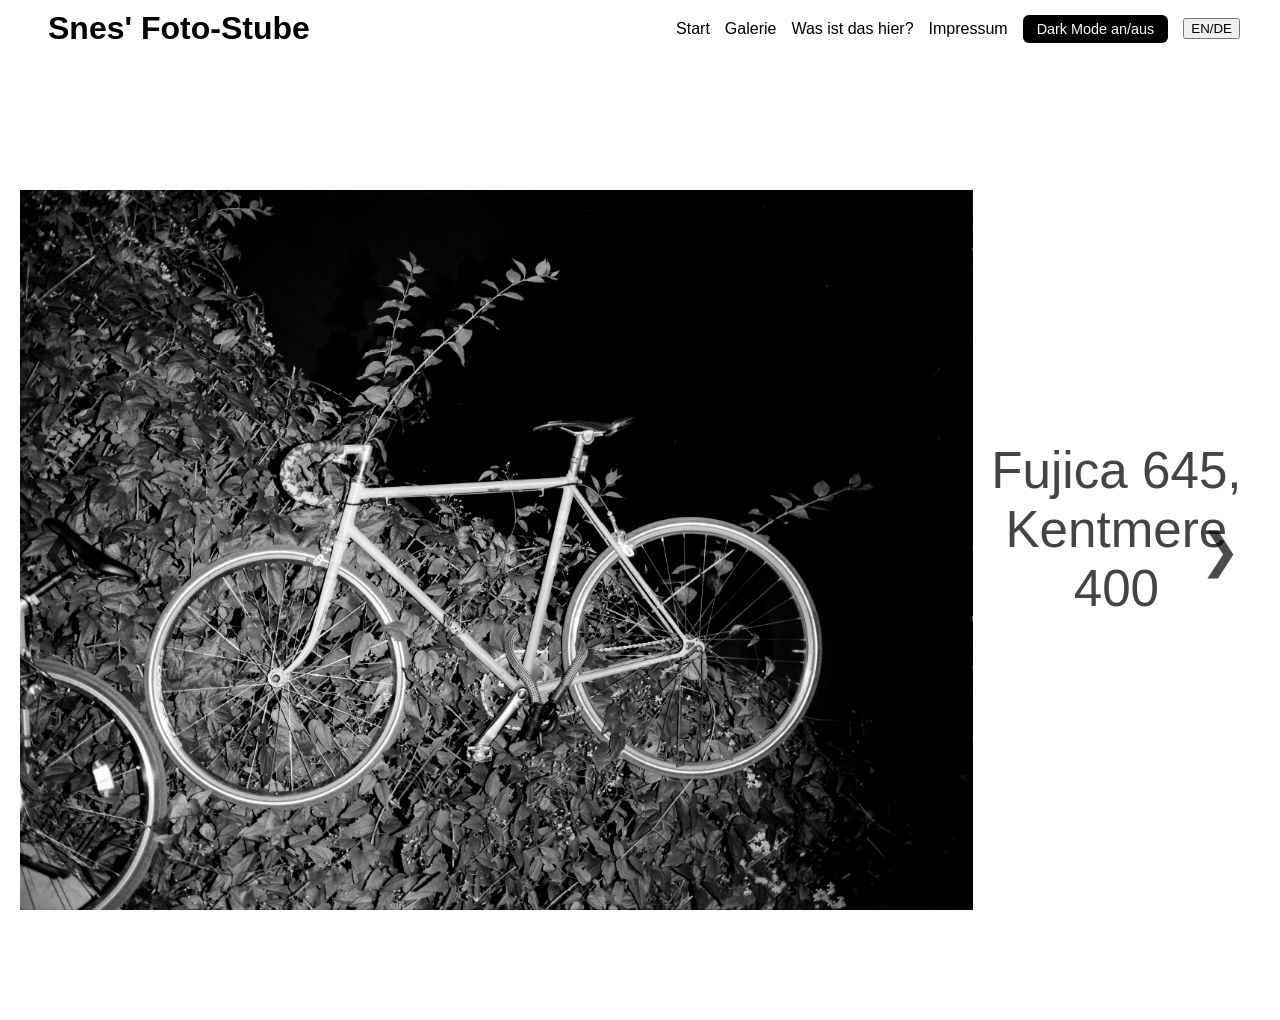
==== index.html @ 42d54474 "ergänzend" ====
<!DOCTYPE html>
<html lang="de">
<head>
  <meta charset="UTF-8">
  <meta name="viewport" content="width=device-width, initial-scale=1.0">
  <title>Snes' Foto-Stube</title>
  <link rel="stylesheet" href="styles.css">
</head>
<body>
  <header>
    <h1><a href="index.html">Snes' Foto-Stube</a></h1>
    <nav id="main-nav">
      <a href="index.html">Start</a>
      <a href="galerie.html">Galerie</a>
      <a href="about.html">Was ist das hier?</a>
      <a href="impressum.html">Impressum</a>
      <button id="toggle-darkmode">Dark Mode an/aus</button>
      <button id="toggle-lang">EN/DE</button>
    </nav>
  </header>

  <main>
    <section class="slideshow">
      <div class="slide active">
        <img src="IMG_20250914_0009.jpg" alt="Bild 5">
        <p class="slide-caption">Fujica 645, Kentmere 400</p>
      </div>
      <div class="slide">
        <img src="bilder/IMG_20250928_0014.jpg" alt="Bild 4">
        <p class="slide-caption">Bessa R2, ProImage 100</p>
      </div>
      <div class="slide">
        <img src="bilder/IMG_20250928_0020.jpg" alt="Bild 3">
        <p class="slide-caption">Bessa R2, ProImage 100</p>
      </div>
      <div class="slide">
        <img src="bilder/5.jpg" alt="Bild 5">
        <p class="slide-caption">Pentacon Six, Fuji Pro 400</p>
      </div>
      <div class="slide">
        <img src="bilder/12.jpg" alt="Bild 12">
        <p class="slide-caption">Fujica 645, ORWO NP20</p>
      </div>
      <div class="slide">
        <img src="bilder/9.jpg" alt="Bild 9">
        <p class="slide-caption">Leica ii, Fuji 400</p>
      </div>
      <div class="slide">
        <img src="bilder/13.jpg" alt="Bild 13">
        <p class="slide-caption">Leica M5, Ultramax 400</p>
      </div>
      <div class="slide">
        <img src="bilder/14.jpg" alt="Bild 14">
        <p class="slide-caption">Mamiya 645, HP5+</p>
      </div>
      <div class="slide">
        <img src="bilder/23.jpg" alt="Bild 23">
        <p class="slide-caption">Leica M5, Kentmere 100</p>
      </div>
      <div class="slide">
        <img src="bilder/24.jpg" alt="Bild 24">
        <p class="slide-caption">Leica M5, Kentmere 100</p>
      </div>

      <!-- Navigation -->
      <span class="prev">&#10094;</span>
      <span class="next">&#10095;</span>
    </section>
  </main>

  <script src="script.js"></script>
</body>
</html>
---- styles.css ----
/* ==============================
   Global
============================== */
body {
  margin: 0;
  font-family: Arial, sans-serif;
  background-color: white;
  color: black;
  transition: background-color 0.3s, color 0.3s;
}

body.dark-mode {
  background-color: #000; /* tiefschwarz */
  color: #f0f0f0;
}

a {
  color: inherit;
  text-decoration: none;
}

/* ==============================
   Header / Navigation
============================== */
header {
  position: fixed;
  top: 0;
  left: 0;
  width: 100%;
  display: flex;
  justify-content: space-between;
  align-items: center;
  padding: 10px 40px;
  background-color: var(--bg-color, transparent);
  z-index: 50;
  transition: background-color 0.3s;
  box-sizing: border-box;
}

header h1 {
  margin: 0;
}

header h1 a {
  color: inherit;
  text-decoration: none;
  font-size: 1em;
  padding: 3px 8px;
  border-radius: 5px;
  transition: background-color 0.3s, color 0.3s;
}

header h1 a:hover {
  background-color: #ddd;
}

body.dark-mode header h1 a:hover {
  background-color: #111;
}

/* Navigation rechts */
#main-nav {
  display: flex;
  align-items: center;
  gap: 15px;
  transition: transform 0.3s, opacity 0.3s;
}

#main-nav.hidden {
  transform: translateY(-100%);
  opacity: 0;
}

/* Dark Mode Button */
button#toggle-darkmode {
  padding: 6px 14px;
  cursor: pointer;
  border-radius: 6px;
  border: none;
  font-size: 0.9em;
  background-color: #000;
  color: #fff;
  transition: background-color 0.3s, color 0.3s, transform 0.2s ease;
}

button#toggle-darkmode:hover {
  background-color: #333;
  transform: scale(1.05);
}

body.dark-mode button#toggle-darkmode {
  background-color: #ddd;
  color: #000;
}

body.dark-mode button#toggle-darkmode:hover {
  background-color: #bbb;
}

/* Header Dark Mode Fix */
body.dark-mode header {
  background-color: #000;
  box-shadow: 0 2px 6px rgba(255, 255, 255, 0.1);
}

body.dark-mode header h1 a,
body.dark-mode nav a {
  color: #f0f0f0;
}

body.dark-mode nav a:hover {
  color: #fff;
}

/* ==============================
   Slideshow
============================== */
.slideshow {
  position: relative;
  display: flex;
  justify-content: center;
  align-items: center;
  width: 100%;
  height: 100vh;
  overflow: hidden;
  background-color: white;
  transition: background-color 0.3s;
}

body.dark-mode .slideshow {
  background-color: #000;
}

.slide {
  display: none;
  width: 100%;
  height: 100%;
  justify-content: center;
  align-items: center;
  position: relative;
}

.slide.active {
  display: flex;
}

.slide img {
  max-width: 100%;
  max-height: 80vh;
  object-fit: contain;
  margin: auto;
  transition: transform 0.5s ease;
}

/* Slideshow-Pfeile */
.prev, .next {
  position: absolute;
  top: 50%;
  transform: translateY(-50%);
  font-size: 3em;
  cursor: pointer;
  padding: 0 10px;
  z-index: 10;
  transition: color 0.3s, opacity 0.3s;
  opacity: 0.7;
}

.prev:hover, .next:hover { opacity: 1; }

.prev { left: 10px; }
.next { right: 10px; }

body.dark-mode .prev,
body.dark-mode .next { color: white; }
body:not(.dark-mode) .prev,
body:not(.dark-mode) .next { color: black; }

/* ==============================
   Galerie
============================== */
.gallery-grid {
  display: grid;
  grid-template-columns: repeat(auto-fill, minmax(200px, 1fr));
  gap: 15px;
  padding: 20px;
  margin-top: 100px;
}

.thumbnail {
  width: 100%;
  height: 200px;
  object-fit: cover;
  border-radius: 8px;
  cursor: pointer;
  transition: transform 0.2s ease, border 0.3s;
}

.thumbnail:hover { transform: scale(1.05); }
body.dark-mode .thumbnail { border: 2px solid #222; }

/* ==============================
   Lightbox
============================== */
#lightbox {
  position: fixed;
  top: 0;
  left: 0;
  width: 100%;
  height: 100%;
  display: flex;
  justify-content: center;
  align-items: center;
  background-color: rgba(0,0,0,0.9);
  z-index: 100;
  cursor: pointer;
  transition: background-color 0.3s;
}

#lightbox.hidden { display: none; }

#lightbox-img {
  max-width: 90%;
  max-height: 90%;
  display: block;
  margin: auto;
}

#close {
  position: absolute;
  top: 20px;
  right: 30px;
  font-size: 2em;
  color: white;
  cursor: pointer;
}

/* ==============================
   About / Impressum Bild
============================== */
.about-image {
  float: right;
  margin-left: 20px;
  max-width: 40%;
  max-height: 80vh;
}

.about-image img {
  width: 100%;
  height: auto;
  object-fit: contain;
  border-radius: 10px;
  transition: transform 0.3s ease, box-shadow 0.3s ease;
}

.about-image img:hover {
  transform: scale(1.03);
  box-shadow: 0 4px 12px rgba(0,0,0,0.3);
}

body.dark-mode .about-image img {
  box-shadow: 0 4px 12px rgba(255,255,255,0.2);
}

/* ==============================
   Sections
============================== */
main { padding: 20px; margin-top: 80px; }
section h2 { margin-top: 0; }

/* ==============================
   Responsive
============================== */
@media (max-width:700px){
  header { flex-direction: column; align-items: flex-start; padding:10px 20px; }
  #main-nav { flex-wrap: wrap; gap: 10px; margin-top: 5px; }
  button#toggle-darkmode { padding: 5px 10px; font-size:0.85em; }

  .slideshow { height:auto; padding:60px 10px; }
  .slide img { max-width:100%; max-height:60vh; }

  .about-image { float:none; display:block; margin:20px auto; max-width:80%; max-height:50vh; }
  .about-image img { width:100%; height:auto; }

  main { padding:15px; margin-top:80px; }
}

/* Slideshow Captions dynamische Größe */
.slide-caption {
  font-size: clamp(1.5em, 4vw, 4em); /* Minimum 1.5em, Maximum 4em, dynamisch je nach Bildschirmbreite */
  color: #444;
  text-align: center;
  margin-top: 10px;
}

body.dark-mode .slide-caption {
  color: #ccc;
}

/* Mobile Slideshow: Bild oben, Text darunter */
@media (max-width: 700px) {
  .slide {
    flex-direction: column !important; /* Bild oben, Caption darunter */
    justify-content: center;
    align-items: center;
  }

  .slide-caption {
    margin-top: 10px;
    text-align: center;
    font-size: 1.2em; /* kleiner, passt auf Handy */
  }

  .slide img {
    max-width: 90%;   /* passt in den Bildschirm */
    max-height: auto;
    height: auto;
    margin: 0 auto;
  }

  /* Navigation-Pfeile anpassen */
  .prev, .next {
    font-size: 2em;
    padding: 0 5px;
  }
}
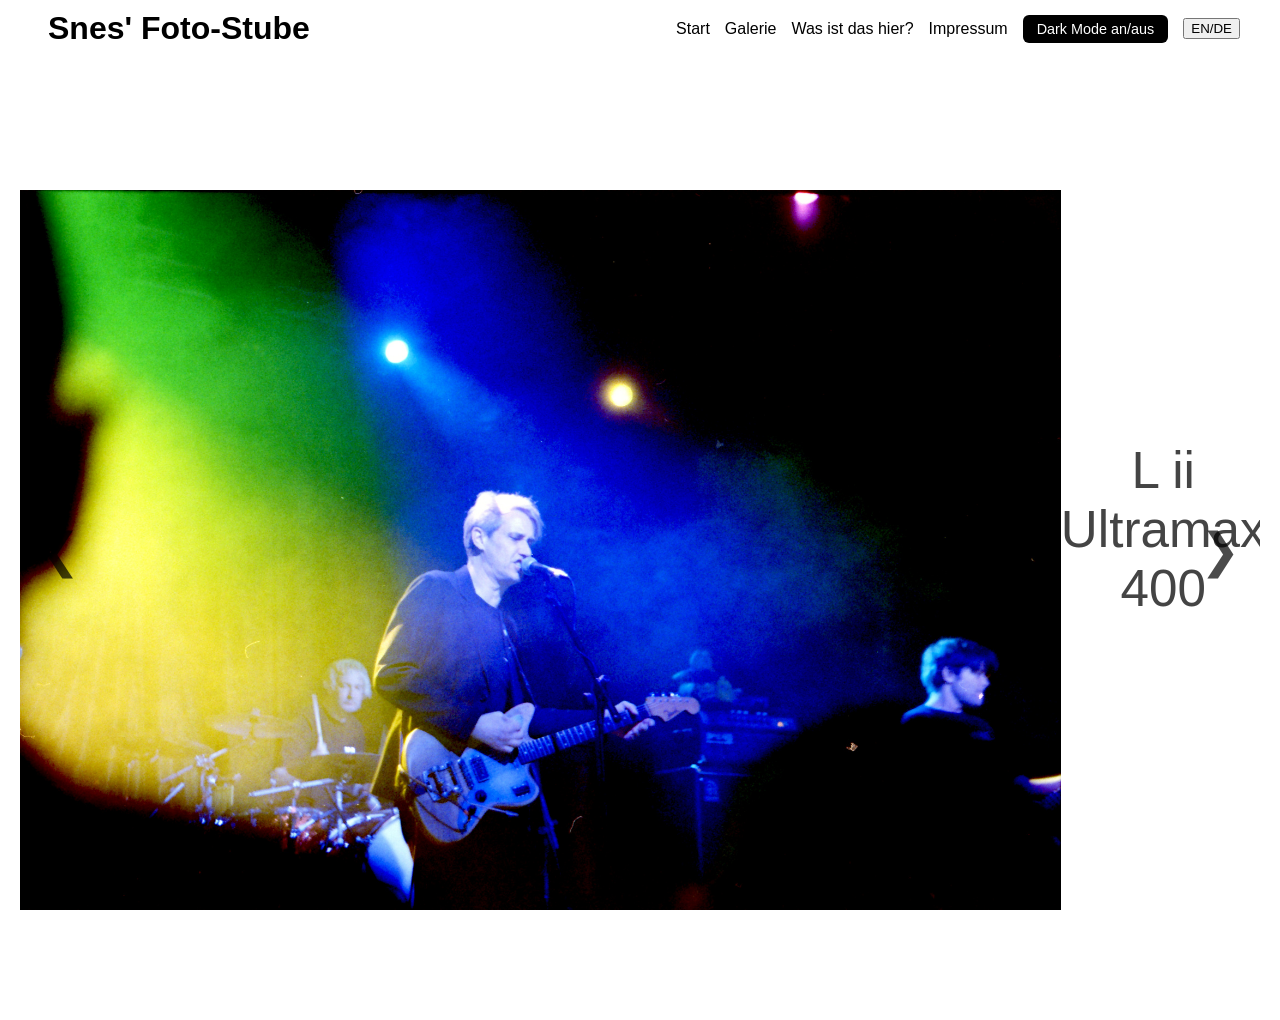
==== commit 91d28da9: "b" ====
--- a/index.html
+++ b/index.html
@@ -22,6 +22,22 @@
   <main>
     <section class="slideshow">
       <div class="slide active">
+        <img src="bilder/26.jpg" alt="Bild 26">
+        <p class="slide-caption">L ii Ultramax 400</p>
+      </div>
+      <div class="slide">
+        <img src="bilder/28.jpg" alt="Bild 28">
+        <p class="slide-caption">Bessa R2, Kentmere 100</p>
+      </div>
+      <div class="slide">
+        <img src="bilder/27.jpg" alt="Bild 27">
+        <p class="slide-caption">Bessa R2, Kentmere 100</p>
+      </div>
+      <div class="slide">
+        <img src="bilder/29.jpg" alt="Bild 29">
+        <p class="slide-caption">L ii, Ilford Delta 3200</p>
+      </div>
+      <div class="slide">
         <img src="IMG_20250914_0009.jpg" alt="Bild 5">
         <p class="slide-caption">Fujica 645, Kentmere 400</p>
       </div>
@@ -43,11 +59,11 @@
       </div>
       <div class="slide">
         <img src="bilder/9.jpg" alt="Bild 9">
-        <p class="slide-caption">Leica ii, Fuji 400</p>
+        <p class="slide-caption">L ii, Fuji 400</p>
       </div>
       <div class="slide">
         <img src="bilder/13.jpg" alt="Bild 13">
-        <p class="slide-caption">Leica M5, Ultramax 400</p>
+        <p class="slide-caption">M5, Ultramax 400</p>
       </div>
       <div class="slide">
         <img src="bilder/14.jpg" alt="Bild 14">
@@ -55,11 +71,11 @@
       </div>
       <div class="slide">
         <img src="bilder/23.jpg" alt="Bild 23">
-        <p class="slide-caption">Leica M5, Kentmere 100</p>
+        <p class="slide-caption">M5, Kentmere 100</p>
       </div>
       <div class="slide">
         <img src="bilder/24.jpg" alt="Bild 24">
-        <p class="slide-caption">Leica M5, Kentmere 100</p>
+        <p class="slide-caption">M5, Kentmere 100</p>
       </div>
 
       <!-- Navigation -->
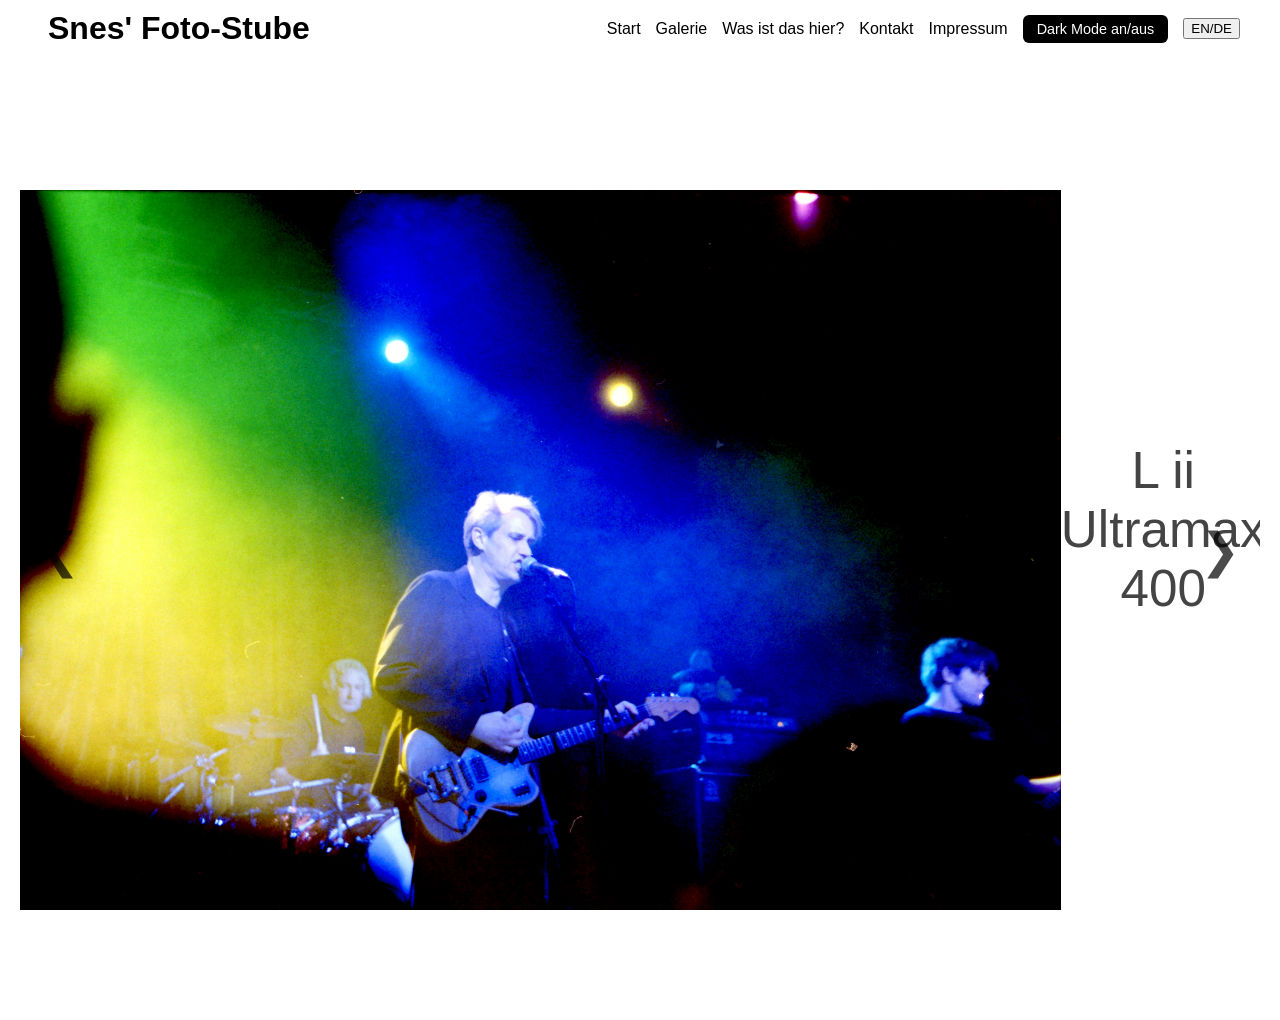
==== commit 1f62d582: "kontakttest" ====
--- a/index.html
+++ b/index.html
@@ -9,14 +9,15 @@
 <body>
   <header>
     <h1><a href="index.html">Snes' Foto-Stube</a></h1>
-    <nav id="main-nav">
-      <a href="index.html">Start</a>
-      <a href="galerie.html">Galerie</a>
-      <a href="about.html">Was ist das hier?</a>
-      <a href="impressum.html">Impressum</a>
-      <button id="toggle-darkmode">Dark Mode an/aus</button>
-      <button id="toggle-lang">EN/DE</button>
-    </nav>
+   <nav id="main-nav">
+  <a href="index.html">Start</a>
+  <a href="galerie.html">Galerie</a>
+  <a href="about.html">Was ist das hier?</a>
+  <a href="kontakt.html">Kontakt</a> <!-- Neuer Reiter -->
+  <a href="impressum.html">Impressum</a>
+  <button id="toggle-darkmode">Dark Mode an/aus</button>
+  <button id="toggle-lang">EN/DE</button>
+</nav>
   </header>
 
   <main>
@@ -31,7 +32,7 @@
       </div>
       <div class="slide">
         <img src="bilder/27.jpg" alt="Bild 27">
-        <p class="slide-caption">Bessa R2, Kentmere 100</p>
+        <p class="slide-caption">Bessa R2, Kodak Gold</p>
       </div>
       <div class="slide">
         <img src="bilder/29.jpg" alt="Bild 29">
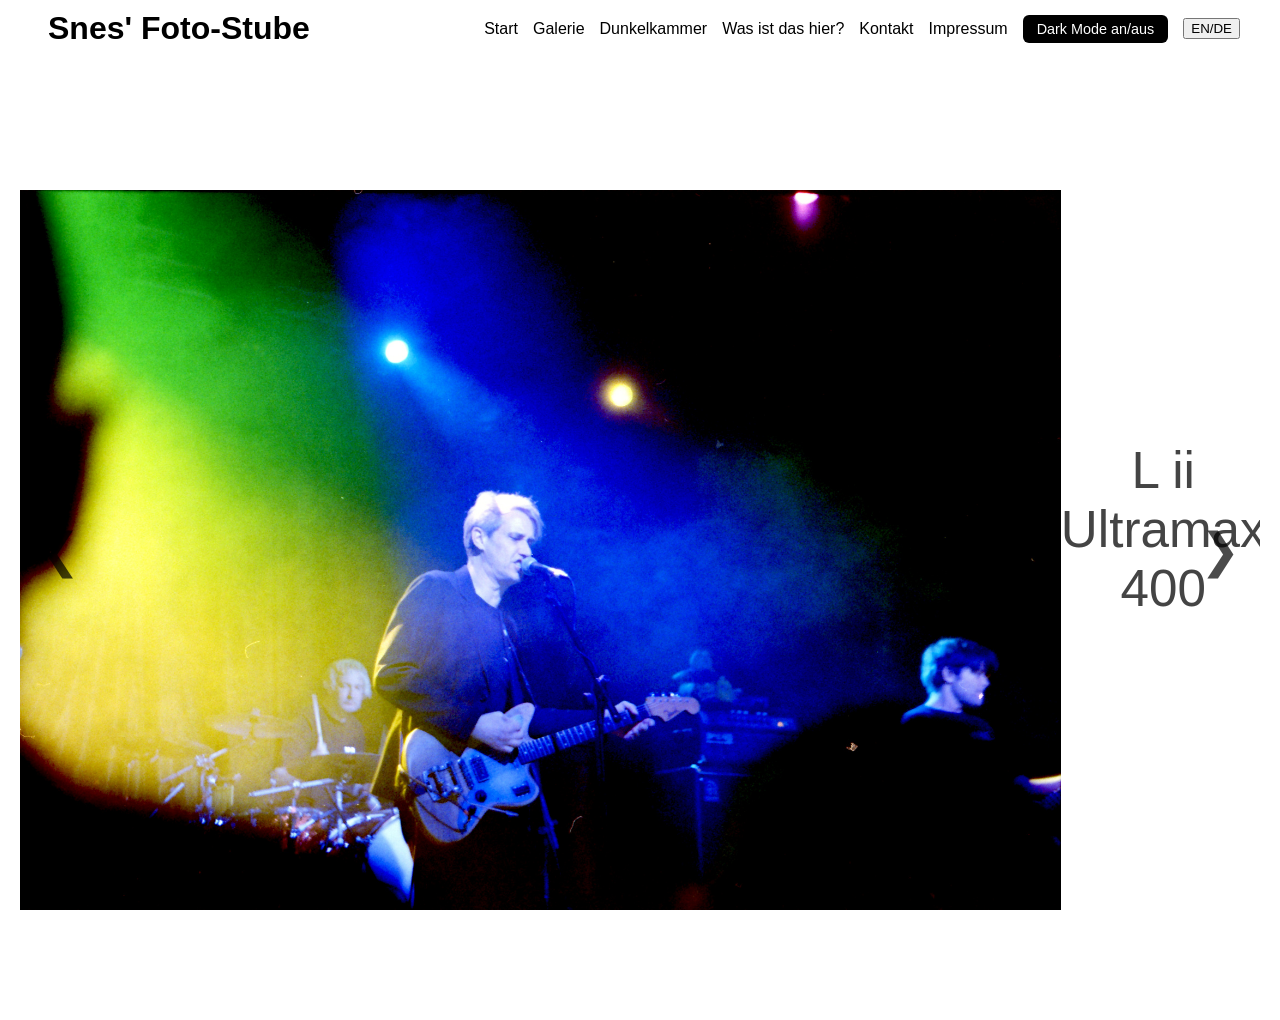
==== commit b3b538f9: "kontakt5_dunkel1" ====
--- a/index.html
+++ b/index.html
@@ -9,11 +9,12 @@
 <body>
   <header>
     <h1><a href="index.html">Snes' Foto-Stube</a></h1>
-   <nav id="main-nav">
+     <nav id="main-nav">
   <a href="index.html">Start</a>
   <a href="galerie.html">Galerie</a>
+  <a href="dunkelkammer.html">Dunkelkammer</a> 
   <a href="about.html">Was ist das hier?</a>
-  <a href="kontakt.html">Kontakt</a> <!-- Neuer Reiter -->
+  <a href="kontakt.html">Kontakt</a>
   <a href="impressum.html">Impressum</a>
   <button id="toggle-darkmode">Dark Mode an/aus</button>
   <button id="toggle-lang">EN/DE</button>
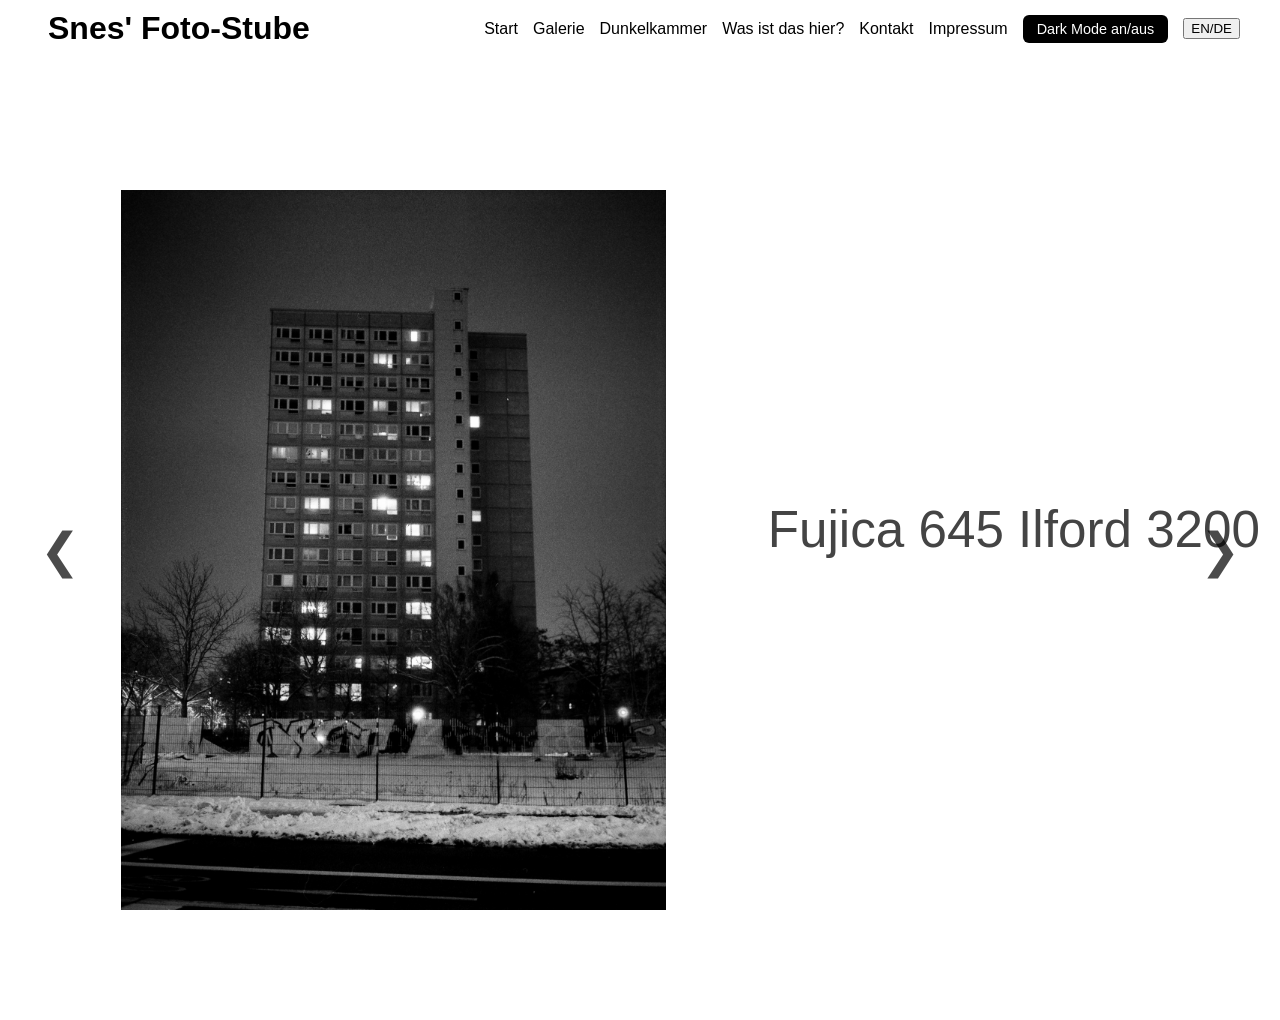
==== commit 528033c9: "neue bilder" ====
--- a/index.html
+++ b/index.html
@@ -24,6 +24,18 @@
   <main>
     <section class="slideshow">
       <div class="slide active">
+        <img src="bilder/32.jpg" alt="Bild 32">
+        <p class="slide-caption">Fujica 645 Ilford 3200</p>
+      </div>
+      <div class="slide">
+        <img src="bilder/30.jpg" alt="Bild 30">
+        <p class="slide-caption">M5 HP5+</p>
+      </div>
+      <div class="slide">
+        <img src="bilder/33.jpg" alt="Bild 33">
+        <p class="slide-caption">Fujica 645 Ilford 3200</p>
+      </div>
+      <div class="slide">
         <img src="bilder/26.jpg" alt="Bild 26">
         <p class="slide-caption">L ii Ultramax 400</p>
       </div>
@@ -60,10 +72,6 @@
         <p class="slide-caption">Fujica 645, ORWO NP20</p>
       </div>
       <div class="slide">
-        <img src="bilder/9.jpg" alt="Bild 9">
-        <p class="slide-caption">L ii, Fuji 400</p>
-      </div>
-      <div class="slide">
         <img src="bilder/13.jpg" alt="Bild 13">
         <p class="slide-caption">M5, Ultramax 400</p>
       </div>
@@ -73,10 +81,6 @@
       </div>
       <div class="slide">
         <img src="bilder/23.jpg" alt="Bild 23">
-        <p class="slide-caption">M5, Kentmere 100</p>
-      </div>
-      <div class="slide">
-        <img src="bilder/24.jpg" alt="Bild 24">
         <p class="slide-caption">M5, Kentmere 100</p>
       </div>
 
--- a/styles.css
+++ b/styles.css
@@ -324,3 +324,84 @@
   }
 }
 
+/* Blog post container - minimal styling that won't conflict */
+.blog-post {
+  margin-bottom: 2rem;
+  padding: 1rem;
+  border-radius: 4px;
+}
+
+/* Expandable content */
+.blog-post-content {
+  max-height: 0;
+  overflow: hidden;
+  transition: max-height 0.3s ease-out;
+}
+
+.blog-post.expanded .blog-post-content {
+  max-height: 1000px;
+}
+
+/* Header styling */
+.blog-post-header {
+  cursor: pointer;
+  display: flex;
+  justify-content: space-between;
+  align-items: center;
+}
+
+/* Image styling */
+.blog-post-image {
+  max-width: 30%;
+  height: auto;
+}
+
+/* Blog entry styling */
+details {
+  margin-bottom: 1rem;
+  border-radius: 4px;
+}
+
+summary {
+  padding: 0.5rem 1rem;
+  background-color: #f4f4f4; /* Light mode */
+  color: #333;
+  font-weight: bold;
+  cursor: pointer;
+}
+
+details[open] summary {
+  background-color: #e0e0e0; /* Darker when open */
+}
+
+.dark-mode summary {
+  background-color: #3a3a3a;
+  color: #fff;
+}
+
+.dark-mode details[open] summary {
+  background-color: #4a4a4a;
+}
+
+/* Content inside details */
+details > * {
+  padding: 0 1rem;
+}
+
+.dark-mode {
+  background-color: #121212;
+  color: #e0e0e0;
+}
+
+.dark-mode header {
+  background-color: #1e1e1e;
+}
+
+.dark-mode nav a, .dark-mode button {
+  color: #bb86fc;
+}
+
+.dark-mode main {
+  background-color: #1e1e1e;
+}
+
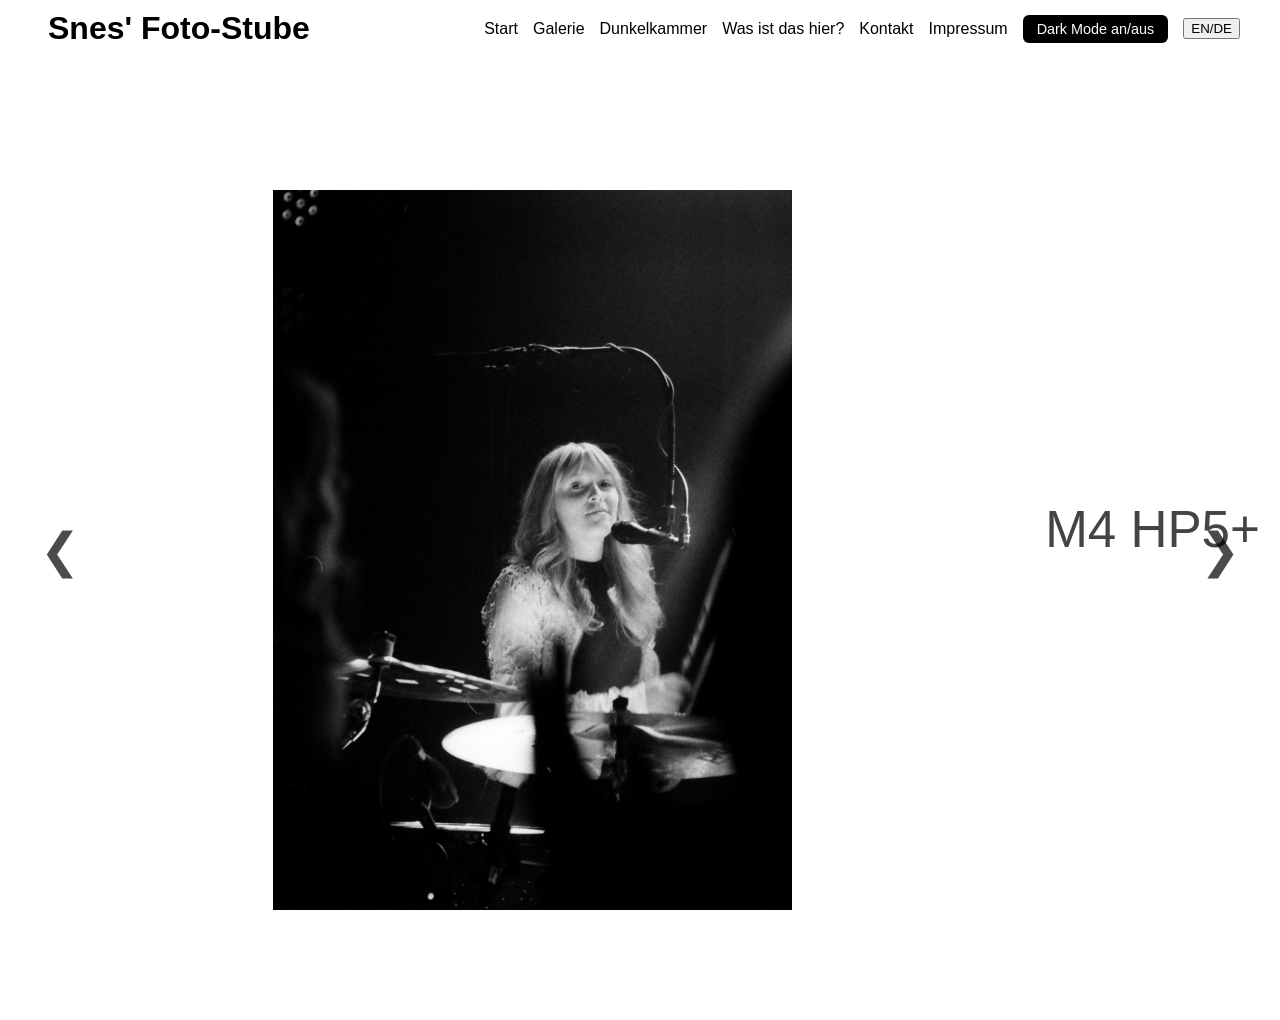
==== commit 6c42839f: "einbindung" ====
--- a/index.html
+++ b/index.html
@@ -24,7 +24,15 @@
   <main>
     <section class="slideshow">
       <div class="slide active">
-        <img src="bilder/32.jpg" alt="Bild 32">
+        <img src="bilder/34.jpg" alt="Bild 34">
+        <p class="slide-caption">M4 HP5+</p>
+      </div>
+       <div class="slide">
+       <img src="bilder/36.jpg" alt="Bild 36">
+        <p class="slide-caption">M4 HP5+</p>
+      </div>
+        <div class="slide">
+       <img src="bilder/32.jpg" alt="Bild 32">
         <p class="slide-caption">Fujica 645 Ilford 3200</p>
       </div>
       <div class="slide">
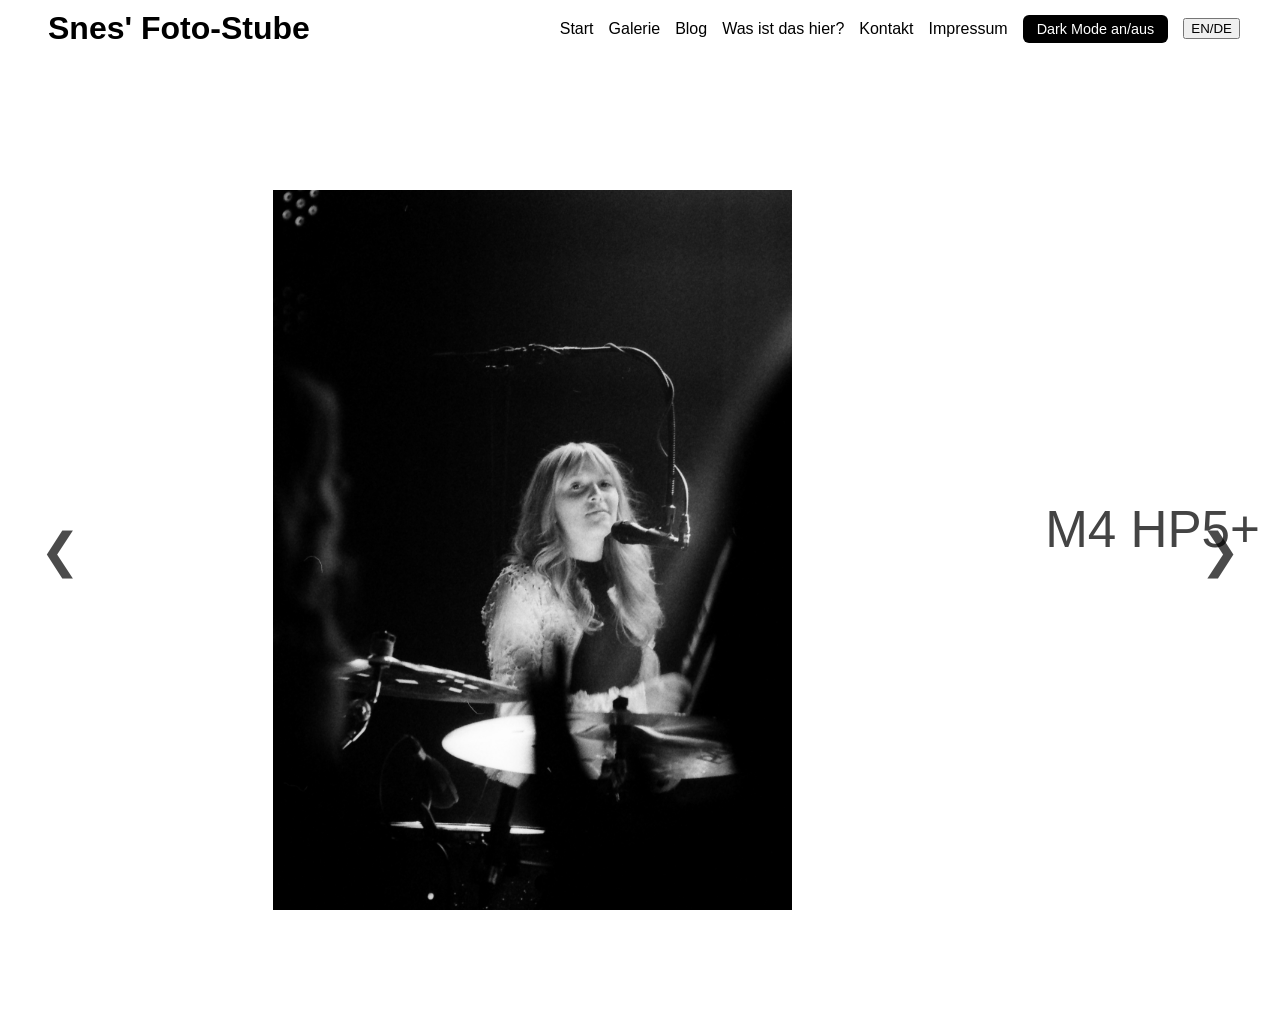
==== commit 4f35014c: "changes in darkroom space 1" ====
--- a/index.html
+++ b/index.html
@@ -9,10 +9,10 @@
 <body>
   <header>
     <h1><a href="index.html">Snes' Foto-Stube</a></h1>
-     <nav id="main-nav">
+    <nav id="main-nav">
   <a href="index.html">Start</a>
   <a href="galerie.html">Galerie</a>
-  <a href="dunkelkammer.html">Dunkelkammer</a> 
+  <a href="dunkelkammer.html">Blog</a> 
   <a href="about.html">Was ist das hier?</a>
   <a href="kontakt.html">Kontakt</a>
   <a href="impressum.html">Impressum</a>
